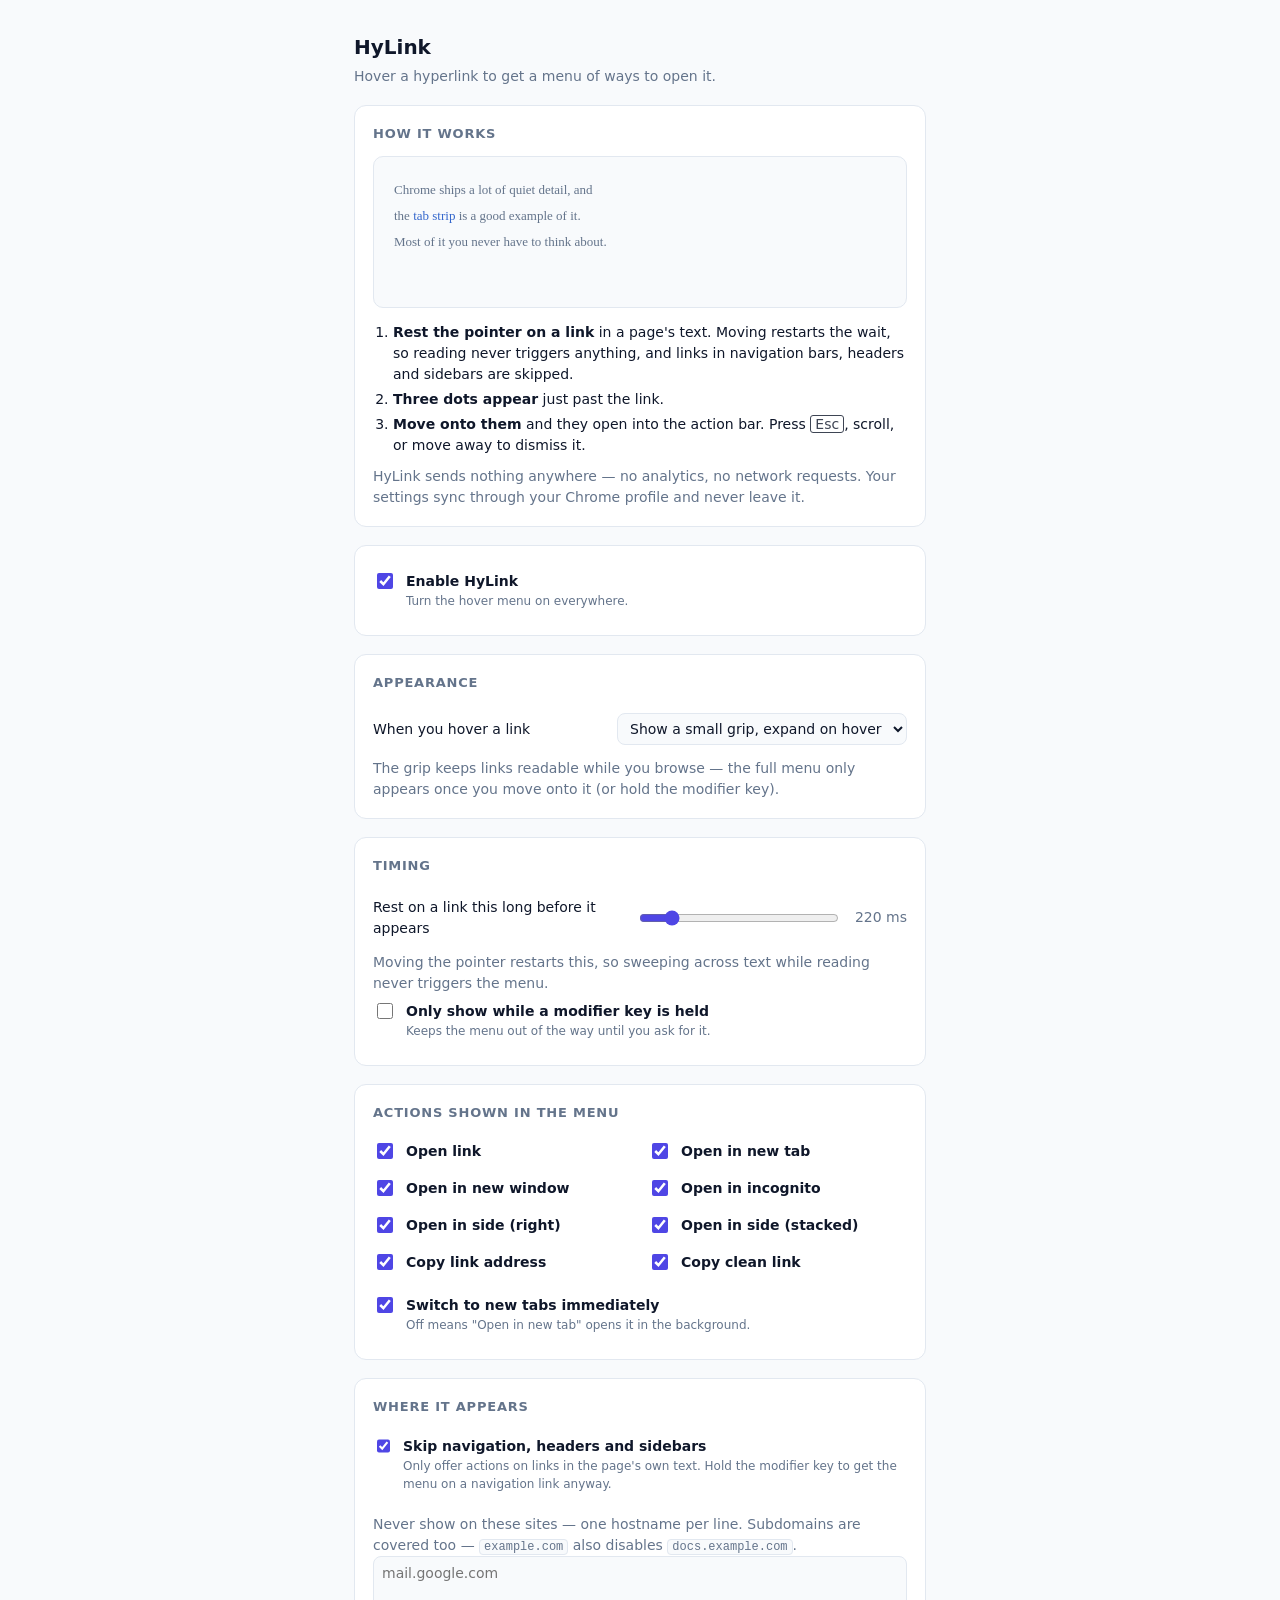
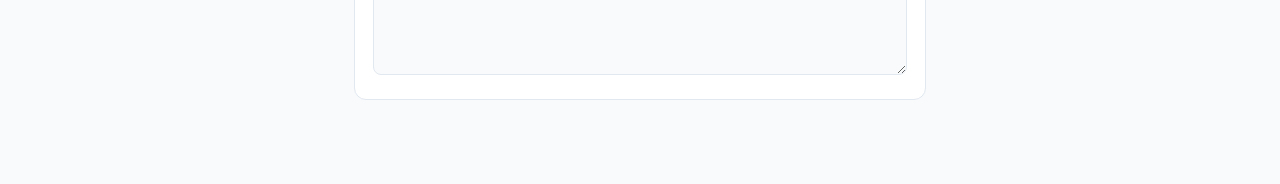
==== ui/options.html @ 24d652d4 "HyLink 1.7.0 — hover link menu for Chrome A hover menu on hyperlinks with eight ways to open or copy" ====
<!doctype html>
<meta charset="utf-8">
<title>HyLink options</title>
<link rel="stylesheet" href="ui.css">
<main class="wrap">
  <header>
    <h1>HyLink</h1>
    <p class="sub">Hover a hyperlink to get a menu of ways to open it.</p>
  </header>

  <section class="intro">
    <h2>How it works</h2>
    <figure class="demo" aria-label="Animation: the pointer rests on a link, three dots
      appear beside it, and moving onto them opens the action bar.">
      <div class="stage">
        <p class="page-line">Chrome ships a lot of quiet detail, and</p>
        <p class="page-line">the <span class="page-link">tab strip<!--
          --><span class="grip"><i></i><i></i><i></i></span><!--
          --><span class="bar" id="demoBar"></span><!--
          --><svg class="cursor" viewBox="0 0 12 18" width="12" height="18" aria-hidden="true"
            ><path d="M1 1l9.5 8.2-4.4.5 2.4 5.1-2.2 1-2.4-5.1-2.9 3.3z"/></svg><!--
        --></span> is a good example of it.</p>
        <p class="page-line short">Most of it you never have to think about.</p>
      </div>
    </figure>
    <ol class="steps">
      <li><strong>Rest the pointer on a link</strong> in a page's text. Moving restarts
        the wait, so reading never triggers anything, and links in navigation bars,
        headers and sidebars are skipped.</li>
      <li><strong>Three dots appear</strong> just past the link.</li>
      <li><strong>Move onto them</strong> and they open into the action bar. Press
        <kbd>Esc</kbd>, scroll, or move away to dismiss it.</li>
    </ol>
    <p class="sub">HyLink sends nothing anywhere — no analytics, no network requests.
      Your settings sync through your Chrome profile and never leave it.</p>
  </section>

  <section>
    <label class="switch">
      <input type="checkbox" id="enabled">
      <span><strong>Enable HyLink</strong><em>Turn the hover menu on everywhere.</em></span>
    </label>
  </section>

  <section>
    <h2>Appearance</h2>
    <label class="field">
      <span>When you hover a link</span>
      <select id="expandMode">
        <option value="handle">Show a small grip, expand on hover</option>
        <option value="immediate">Show the full menu right away</option>
      </select>
    </label>
    <p class="sub">The grip keeps links readable while you browse — the full menu
      only appears once you move onto it (or hold the modifier key).</p>
  </section>

  <section>
    <h2>Timing</h2>
    <label class="field">
      <span>Rest on a link this long before it appears</span>
      <span class="range">
        <input type="range" id="hoverDelay" min="0" max="1500" step="50">
        <output id="hoverDelayOut"></output>
      </span>
    </label>
    <p class="sub">Moving the pointer restarts this, so sweeping across text while
      reading never triggers the menu.</p>
    <label class="switch">
      <input type="checkbox" id="requireModifier">
      <span><strong>Only show while a modifier key is held</strong>
        <em>Keeps the menu out of the way until you ask for it.</em></span>
    </label>
    <label class="field" id="modifierField">
      <span>Modifier key</span>
      <select id="modifier">
        <option value="alt">Alt / Option</option>
        <option value="ctrl">Control</option>
        <option value="shift">Shift</option>
        <option value="meta">Command / Windows</option>
      </select>
    </label>
  </section>

  <section>
    <h2>Actions shown in the menu</h2>
    <div id="actions" class="actions"></div>
    <label class="switch">
      <input type="checkbox" id="newTabActive">
      <span><strong>Switch to new tabs immediately</strong>
        <em>Off means "Open in new tab" opens it in the background.</em></span>
    </label>
  </section>

  <section>
    <h2>Where it appears</h2>
    <label class="switch">
      <input type="checkbox" id="skipNavigation">
      <span><strong>Skip navigation, headers and sidebars</strong>
        <em>Only offer actions on links in the page's own text. Hold the modifier
          key to get the menu on a navigation link anyway.</em></span>
    </label>
    <p class="sub" style="margin-top:14px">Never show on these sites — one hostname per line. Subdomains are covered too — <code>example.com</code>
      also disables <code>docs.example.com</code>.</p>
    <textarea id="disabledSites" rows="5" spellcheck="false" placeholder="mail.google.com"></textarea>
  </section>

  <footer><span id="status" class="status"></span></footer>
</main>
<script src="../src/settings.js"></script>
<script src="../src/icons.js"></script>
<script src="options.js"></script>
---- ui/ui.css ----
:root {
  color-scheme: light dark;
  --bg: #f8fafc;
  --card: #ffffff;
  --ink: #0f172a;
  --muted: #64748b;
  --line: #e2e8f0;
  --accent: #4f46e5;
}
@media (prefers-color-scheme: dark) {
  :root { --bg: #0f172a; --card: #1e293b; --ink: #e2e8f0; --muted: #94a3b8; --line: #334155; --accent: #a5b4fc; }
}
* { box-sizing: border-box; }
body {
  margin: 0;
  background: var(--bg);
  color: var(--ink);
  font: 14px/1.5 -apple-system, BlinkMacSystemFont, "Segoe UI", system-ui, sans-serif;
}
.wrap { max-width: 620px; margin: 0 auto; padding: 32px 24px 48px; }
h1 { font-size: 20px; margin: 0; }
h2 { font-size: 13px; text-transform: uppercase; letter-spacing: .06em; color: var(--muted); margin: 0 0 12px; }
.sub { color: var(--muted); margin: 4px 0 0; }
section {
  background: var(--card);
  border: 1px solid var(--line);
  border-radius: 12px;
  padding: 18px;
  margin-top: 18px;
}
.switch { display: flex; gap: 10px; align-items: flex-start; padding: 7px 0; cursor: pointer; }
.switch input { margin-top: 2px; accent-color: var(--accent); width: 16px; height: 16px; }
.switch span { display: flex; flex-direction: column; }
.switch em { font-style: normal; color: var(--muted); font-size: 12px; }
.field { display: flex; align-items: center; justify-content: space-between; gap: 16px; padding: 9px 0; }
.field.hidden { display: none; }
.range { display: flex; align-items: center; gap: 10px; }
.range output { min-width: 56px; text-align: right; color: var(--muted); font-variant-numeric: tabular-nums; }
input[type="range"] { accent-color: var(--accent); width: 200px; }
select, textarea {
  font: inherit;
  color: inherit;
  background: var(--bg);
  border: 1px solid var(--line);
  border-radius: 8px;
  padding: 6px 8px;
}
textarea { width: 100%; resize: vertical; }
.actions { display: grid; grid-template-columns: 1fr 1fr; gap: 2px 16px; margin-bottom: 8px; }
footer { margin-top: 16px; min-height: 20px; }
.status { color: var(--accent); font-size: 12px; opacity: 0; transition: opacity .15s; }
.status.show { opacity: 1; }
code { background: var(--bg); border: 1px solid var(--line); border-radius: 4px; padding: 0 4px; font-size: 12px; }

.popup { width: 260px; padding: 14px 16px 16px; }
.popup h1 { font-size: 15px; margin-bottom: 8px; }
.link-btn {
  all: unset;
  margin-top: 10px;
  color: var(--accent);
  cursor: pointer;
  font-size: 13px;
}
.link-btn:hover { text-decoration: underline; }

/* ------------------------------------------------- first-run explainer + demo */

.intro .steps { margin: 0 0 10px; padding-left: 20px; }
.intro .steps li { margin: 4px 0; }
.intro kbd { font: inherit; border: 1px solid currentColor; border-radius: 3px;
  padding: 0 4px; opacity: .8; }

/* The demo is drawn, not recorded: a few hundred bytes of CSS instead of a GIF, so it
   stays crisp on any display, follows the colour scheme, and can't go stale when the
   menu changes — the icons in it are the real ones, injected from src/icons.js.

   Everything is positioned against the link itself rather than against fixed pixel
   offsets, so it stays aligned whatever the font renders at, and every keyframe list
   runs on the same 8s clock so the percentages line up. */
.demo {
  margin: 0 0 14px;
  border: 1px solid var(--line);
  border-radius: 10px;
  background: var(--bg);
  overflow: hidden;
}
.stage {
  position: relative;
  height: 150px;
  padding: 20px;
  font: 13px/2 Georgia, "Times New Roman", serif;
  user-select: none;
}
/* Muted through colour, not opacity: opacity would dim the menu drawn inside it. */
.page-line { margin: 0; color: var(--muted); }
.page-line.short { width: 74%; }
.page-link {
  position: relative;
  white-space: nowrap;
  color: #3366cc;
  animation: demo-link 8s linear infinite;
}
@media (prefers-color-scheme: dark) { .page-link { color: #7aa2f7; } }
@keyframes demo-link {
  0%, 9% { text-decoration: none; }
  10%, 92% { text-decoration: underline; }
  93%, 100% { text-decoration: none; }
}

/* Stage 1 — the grip, the same shape the extension draws. */
.page-link .grip {
  position: absolute; left: calc(100% + 3px); top: 50%;
  display: flex; align-items: center; justify-content: center; gap: 2.5px;
  width: 22px; height: 15px;
  border-radius: 999px;
  background: rgba(255, 255, 255, .62);
  border: 1px solid rgba(79, 70, 229, .3);
  box-shadow: 0 1px 3px rgba(15, 23, 42, .14);
  opacity: 0;
  animation: demo-grip 8s ease-out infinite;
}
.page-link .grip i { width: 3px; height: 3px; border-radius: 50%; background: #4f46e5; }
@media (prefers-color-scheme: dark) {
  .page-link .grip {
    background: rgba(15, 23, 42, .66);
    border-color: rgba(165, 180, 252, .42);
    box-shadow: 0 1px 3px rgba(0, 0, 0, .45);
  }
  .page-link .grip i { background: #a5b4fc; }
}
/* Transform and opacity only. A colour change here would need an implicit keyframe at
   0%, which interpolates across the whole first half and turns the capsule into a
   coloured blob long before the pointer arrives. */
@keyframes demo-grip {
  0%, 19%   { opacity: 0; transform: translateY(-50%) scale(.55); }
  22%, 36%  { opacity: 1; transform: translateY(-50%) scale(1); }
  40%       { opacity: 1; transform: translateY(-50%) scale(1.12); }
  43%, 100% { opacity: 0; transform: translateY(-50%) scale(1.12); }
}

/* Stage 2 — the action bar. */
.page-link .bar {
  position: absolute; left: calc(100% + 3px); top: -6px;
  display: block;
  padding: 4px 4px 2px;
  border-radius: 10px;
  background: var(--card);
  border: 1px solid var(--line);
  box-shadow: 0 6px 22px rgba(15, 23, 42, .16);
  opacity: 0;
  transform-origin: 0 40%;
  animation: demo-bar 8s ease-out infinite;
}
@keyframes demo-bar {
  0%, 40%   { opacity: 0; transform: scale(.6); }
  45%, 88%  { opacity: 1; transform: scale(1); }
  93%, 100% { opacity: 0; transform: scale(1); }
}
.demo-row { display: flex; gap: 2px; }
.demo-btn {
  width: 26px; height: 24px;
  display: flex; align-items: center; justify-content: center;
  border-radius: 6px;
  color: var(--muted);
}
.demo-btn svg :not(.fill) { fill: none; stroke: currentColor; stroke-width: 1.4;
  stroke-linecap: round; stroke-linejoin: round; }
.demo-btn svg .fill { fill: currentColor; stroke: none; opacity: .28; }
.demo-btn.on { background: rgba(79, 70, 229, .12); color: var(--accent); }
.demo-cap {
  font: 11px/1.5 -apple-system, BlinkMacSystemFont, system-ui, sans-serif;
  color: var(--muted); margin: 3px 4px 1px;
}

/* The pointer. `left`/`top` rather than a transform, so the stops can be expressed
   relative to the link ("just past its end") instead of in absolute pixels. */
.page-link .cursor {
  position: absolute; left: -70px; top: 44px;
  fill: var(--ink);
  stroke: var(--card);
  stroke-width: 1.2;
  filter: drop-shadow(0 1px 2px rgba(15, 23, 42, .3));
  animation: demo-cursor 8s ease-in-out infinite;
}
@keyframes demo-cursor {
  0%        { left: -70px; top: 44px; opacity: 0; }
  4%        { opacity: 1; }
  /* Arrives on the link and settles — nothing happens until it stops. */
  12%, 30%  { left: 14px; top: 8px; opacity: 1; }
  /* Then moves onto the grip, which is what opens the bar. */
  38%, 88%  { left: calc(100% + 8px); top: 6px; opacity: 1; }
  96%, 100% { left: -70px; top: 44px; opacity: 0; }
}

/* Reduced motion gets the last frame as a still: the bar open, nothing moving. */
@media (prefers-reduced-motion: reduce) {
  .page-link, .page-link .grip, .page-link .bar, .page-link .cursor { animation: none; }
  .page-link { text-decoration: underline; }
  .page-link .grip { opacity: 0; }
  .page-link .bar { opacity: 1; transform: scale(1); }
  .page-link .cursor { left: calc(100% + 8px); top: 6px; opacity: 1; }
}
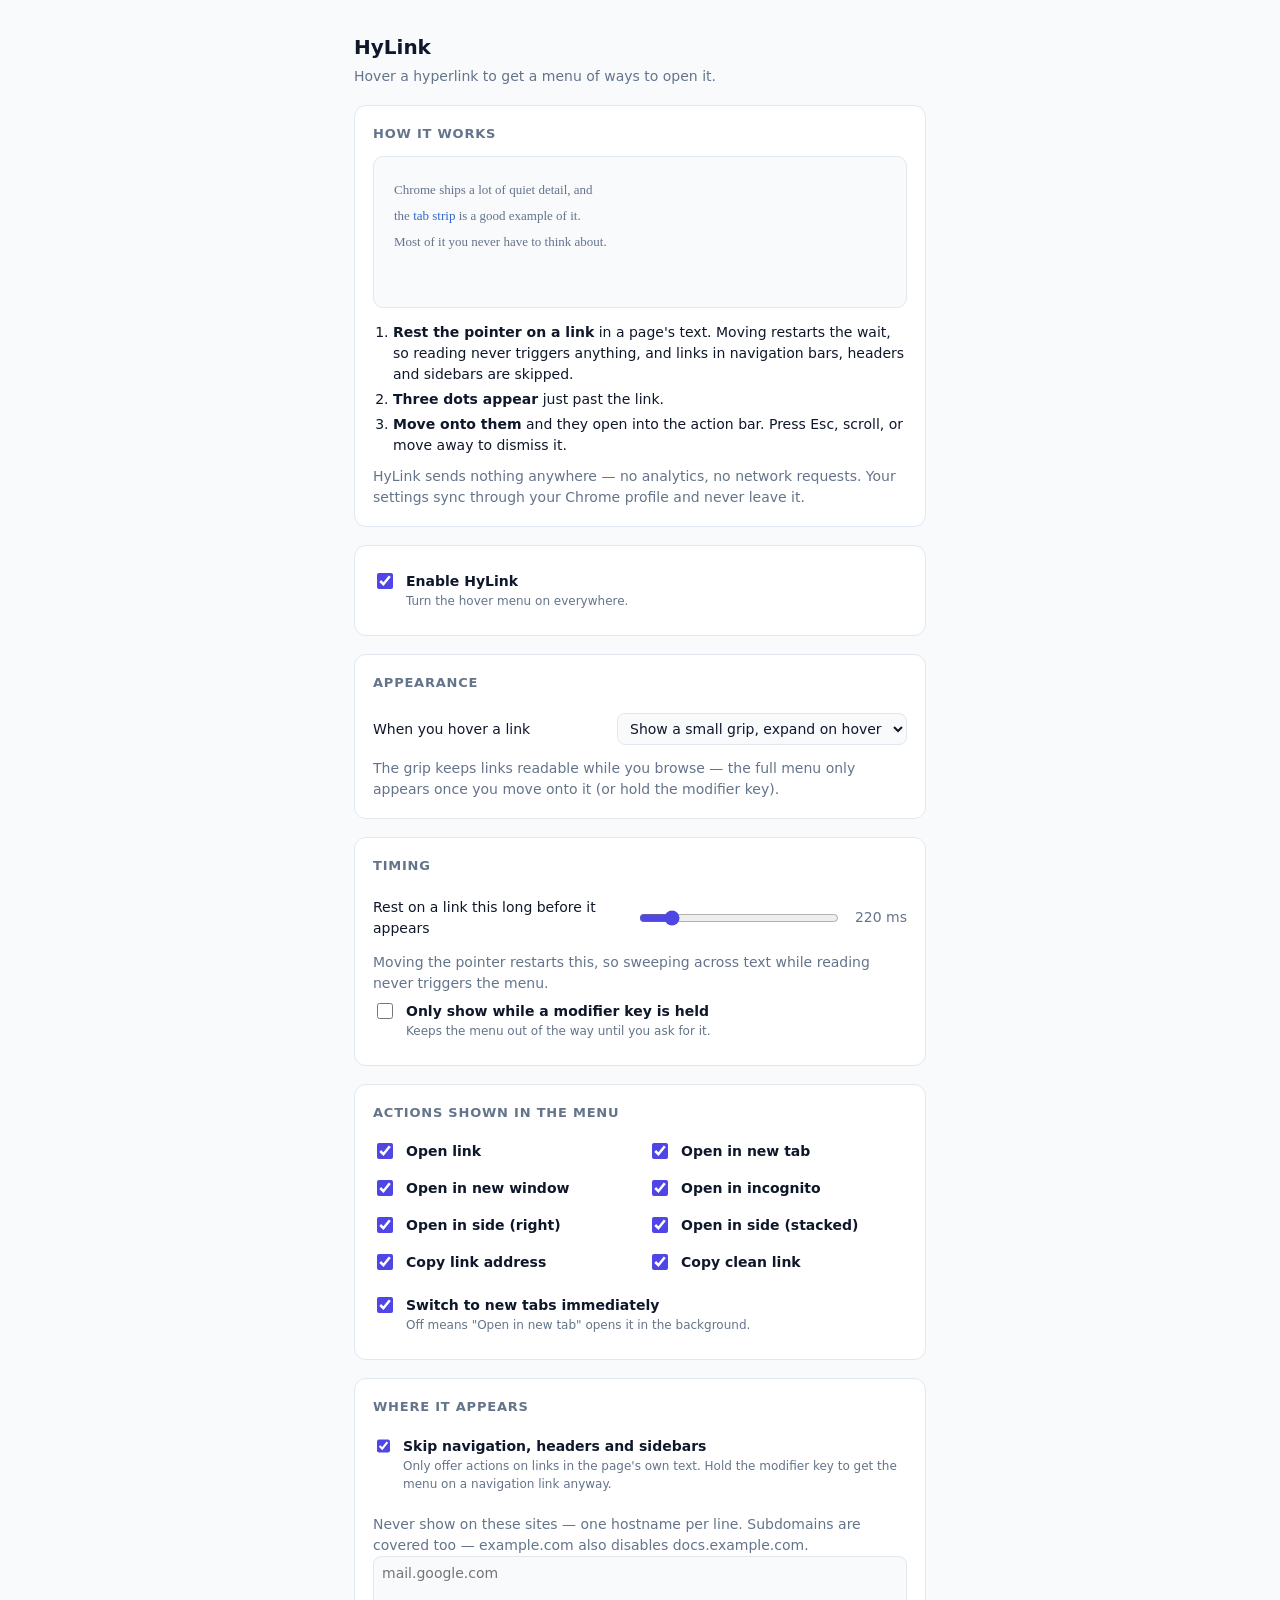
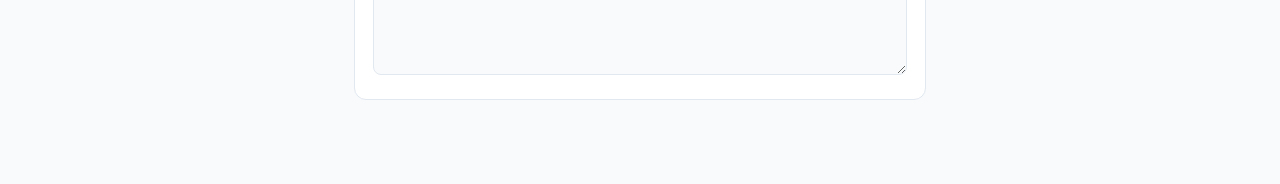
==== commit 98b151de: "Translate the UI into ten languages _locales for en, es, pt_BR, ru, hi, fr, de, ja, id and tr, cover" ====
--- a/ui/options.html
+++ b/ui/options.html
@@ -1,107 +1,109 @@
 <!doctype html>
 <meta charset="utf-8">
-<title>HyLink options</title>
+<title data-i18n-title="optTitle">HyLink options</title>
 <link rel="stylesheet" href="ui.css">
 <main class="wrap">
   <header>
     <h1>HyLink</h1>
-    <p class="sub">Hover a hyperlink to get a menu of ways to open it.</p>
+    <p class="sub" data-i18n="optTagline">Hover a hyperlink to get a menu of ways to open it.</p>
   </header>
 
   <section class="intro">
-    <h2>How it works</h2>
+    <h2 data-i18n="optHowItWorks">How it works</h2>
     <figure class="demo" aria-label="Animation: the pointer rests on a link, three dots
       appear beside it, and moving onto them opens the action bar.">
       <div class="stage">
-        <p class="page-line">Chrome ships a lot of quiet detail, and</p>
+        <p class="page-line" data-i18n="optDemoLine1">Chrome ships a lot of quiet detail, and</p>
         <p class="page-line">the <span class="page-link">tab strip<!--
           --><span class="grip"><i></i><i></i><i></i></span><!--
           --><span class="bar" id="demoBar"></span><!--
           --><svg class="cursor" viewBox="0 0 12 18" width="12" height="18" aria-hidden="true"
             ><path d="M1 1l9.5 8.2-4.4.5 2.4 5.1-2.2 1-2.4-5.1-2.9 3.3z"/></svg><!--
         --></span> is a good example of it.</p>
-        <p class="page-line short">Most of it you never have to think about.</p>
+        <p class="page-line short" data-i18n="optDemoLine3">Most of it you never have to think about.</p>
       </div>
     </figure>
     <ol class="steps">
-      <li><strong>Rest the pointer on a link</strong> in a page's text. Moving restarts
+      <li><strong data-i18n="optStep1Lead">Rest the pointer on a link</strong> <span data-i18n="optStep1Body">in a page's text. Moving restarts
         the wait, so reading never triggers anything, and links in navigation bars,
-        headers and sidebars are skipped.</li>
-      <li><strong>Three dots appear</strong> just past the link.</li>
-      <li><strong>Move onto them</strong> and they open into the action bar. Press
-        <kbd>Esc</kbd>, scroll, or move away to dismiss it.</li>
+        headers and sidebars are skipped.</span></li>
+      <li><strong data-i18n="optStep2Lead">Three dots appear</strong> <span data-i18n="optStep2Body">just past the link.</span></li>
+      <li><strong data-i18n="optStep3Lead">Move onto them</strong> <span data-i18n="optStep3Body">and
+        they open into the action bar. Press Esc, scroll, or move away to dismiss
+        it.</span></li>
     </ol>
-    <p class="sub">HyLink sends nothing anywhere — no analytics, no network requests.
+    <p class="sub" data-i18n="optNoNetwork">HyLink sends nothing anywhere — no analytics, no network requests.
       Your settings sync through your Chrome profile and never leave it.</p>
   </section>
 
   <section>
     <label class="switch">
       <input type="checkbox" id="enabled">
-      <span><strong>Enable HyLink</strong><em>Turn the hover menu on everywhere.</em></span>
+      <span><strong data-i18n="optEnable">Enable HyLink</strong><em data-i18n="optEnableHint">Turn the hover menu on everywhere.</em></span>
     </label>
   </section>
 
   <section>
-    <h2>Appearance</h2>
+    <h2 data-i18n="optAppearance">Appearance</h2>
     <label class="field">
-      <span>When you hover a link</span>
+      <span data-i18n="optOnHover">When you hover a link</span>
       <select id="expandMode">
-        <option value="handle">Show a small grip, expand on hover</option>
-        <option value="immediate">Show the full menu right away</option>
+        <option value="handle" data-i18n="optModeHandle">Show a small grip, expand on hover</option>
+        <option value="immediate" data-i18n="optModeImmediate">Show the full menu right away</option>
       </select>
     </label>
-    <p class="sub">The grip keeps links readable while you browse — the full menu
+    <p class="sub" data-i18n="optModeHint">The grip keeps links readable while you browse — the full menu
       only appears once you move onto it (or hold the modifier key).</p>
   </section>
 
   <section>
-    <h2>Timing</h2>
+    <h2 data-i18n="optTiming">Timing</h2>
     <label class="field">
-      <span>Rest on a link this long before it appears</span>
+      <span data-i18n="optDelay">Rest on a link this long before it appears</span>
       <span class="range">
         <input type="range" id="hoverDelay" min="0" max="1500" step="50">
         <output id="hoverDelayOut"></output>
       </span>
     </label>
-    <p class="sub">Moving the pointer restarts this, so sweeping across text while
+    <p class="sub" data-i18n="optDelayHint">Moving the pointer restarts this, so sweeping across text while
       reading never triggers the menu.</p>
     <label class="switch">
       <input type="checkbox" id="requireModifier">
-      <span><strong>Only show while a modifier key is held</strong>
-        <em>Keeps the menu out of the way until you ask for it.</em></span>
+      <span><strong data-i18n="optRequireModifier">Only show while a modifier key is held</strong>
+        <em data-i18n="optRequireModifierHint">Keeps the menu out of the way until you ask for it.</em></span>
     </label>
     <label class="field" id="modifierField">
-      <span>Modifier key</span>
+      <span data-i18n="optModifier">Modifier key</span>
       <select id="modifier">
-        <option value="alt">Alt / Option</option>
-        <option value="ctrl">Control</option>
-        <option value="shift">Shift</option>
-        <option value="meta">Command / Windows</option>
+        <option value="alt" data-i18n="optModifierAlt">Alt / Option</option>
+        <option value="ctrl" data-i18n="optModifierCtrl">Control</option>
+        <option value="shift" data-i18n="optModifierShift">Shift</option>
+        <option value="meta" data-i18n="optModifierMeta">Command / Windows</option>
       </select>
     </label>
   </section>
 
   <section>
-    <h2>Actions shown in the menu</h2>
+    <h2 data-i18n="optActions">Actions shown in the menu</h2>
     <div id="actions" class="actions"></div>
     <label class="switch">
       <input type="checkbox" id="newTabActive">
-      <span><strong>Switch to new tabs immediately</strong>
-        <em>Off means "Open in new tab" opens it in the background.</em></span>
+      <span><strong data-i18n="optNewTabActive">Switch to new tabs immediately</strong>
+        <em data-i18n="optNewTabActiveHint">Off means "Open in new tab" opens it in the background.</em></span>
     </label>
   </section>
 
   <section>
-    <h2>Where it appears</h2>
+    <h2 data-i18n="optWhere">Where it appears</h2>
     <label class="switch">
       <input type="checkbox" id="skipNavigation">
-      <span><strong>Skip navigation, headers and sidebars</strong>
-        <em>Only offer actions on links in the page's own text. Hold the modifier
+      <span><strong data-i18n="optSkipNav">Skip navigation, headers and sidebars</strong>
+        <em data-i18n="optSkipNavHint">Only offer actions on links in the page's own text. Hold the modifier
           key to get the menu on a navigation link anyway.</em></span>
     </label>
-    <p class="sub" style="margin-top:14px">Never show on these sites — one hostname per line. Subdomains are covered too — <code>example.com</code>
-      also disables <code>docs.example.com</code>.</p>
+    <p class="sub" style="margin-top:14px"><span data-i18n="optSites">Never show on these sites — one hostname
+      per line. Subdomains are covered too —</span> <span data-i18n="optSitesExample">example.com also
+      disables docs.example.com.</span></p>
     <textarea id="disabledSites" rows="5" spellcheck="false" placeholder="mail.google.com"></textarea>
   </section>
 
@@ -109,4 +111,5 @@
 </main>
 <script src="../src/settings.js"></script>
 <script src="../src/icons.js"></script>
+<script src="i18n.js"></script>
 <script src="options.js"></script>
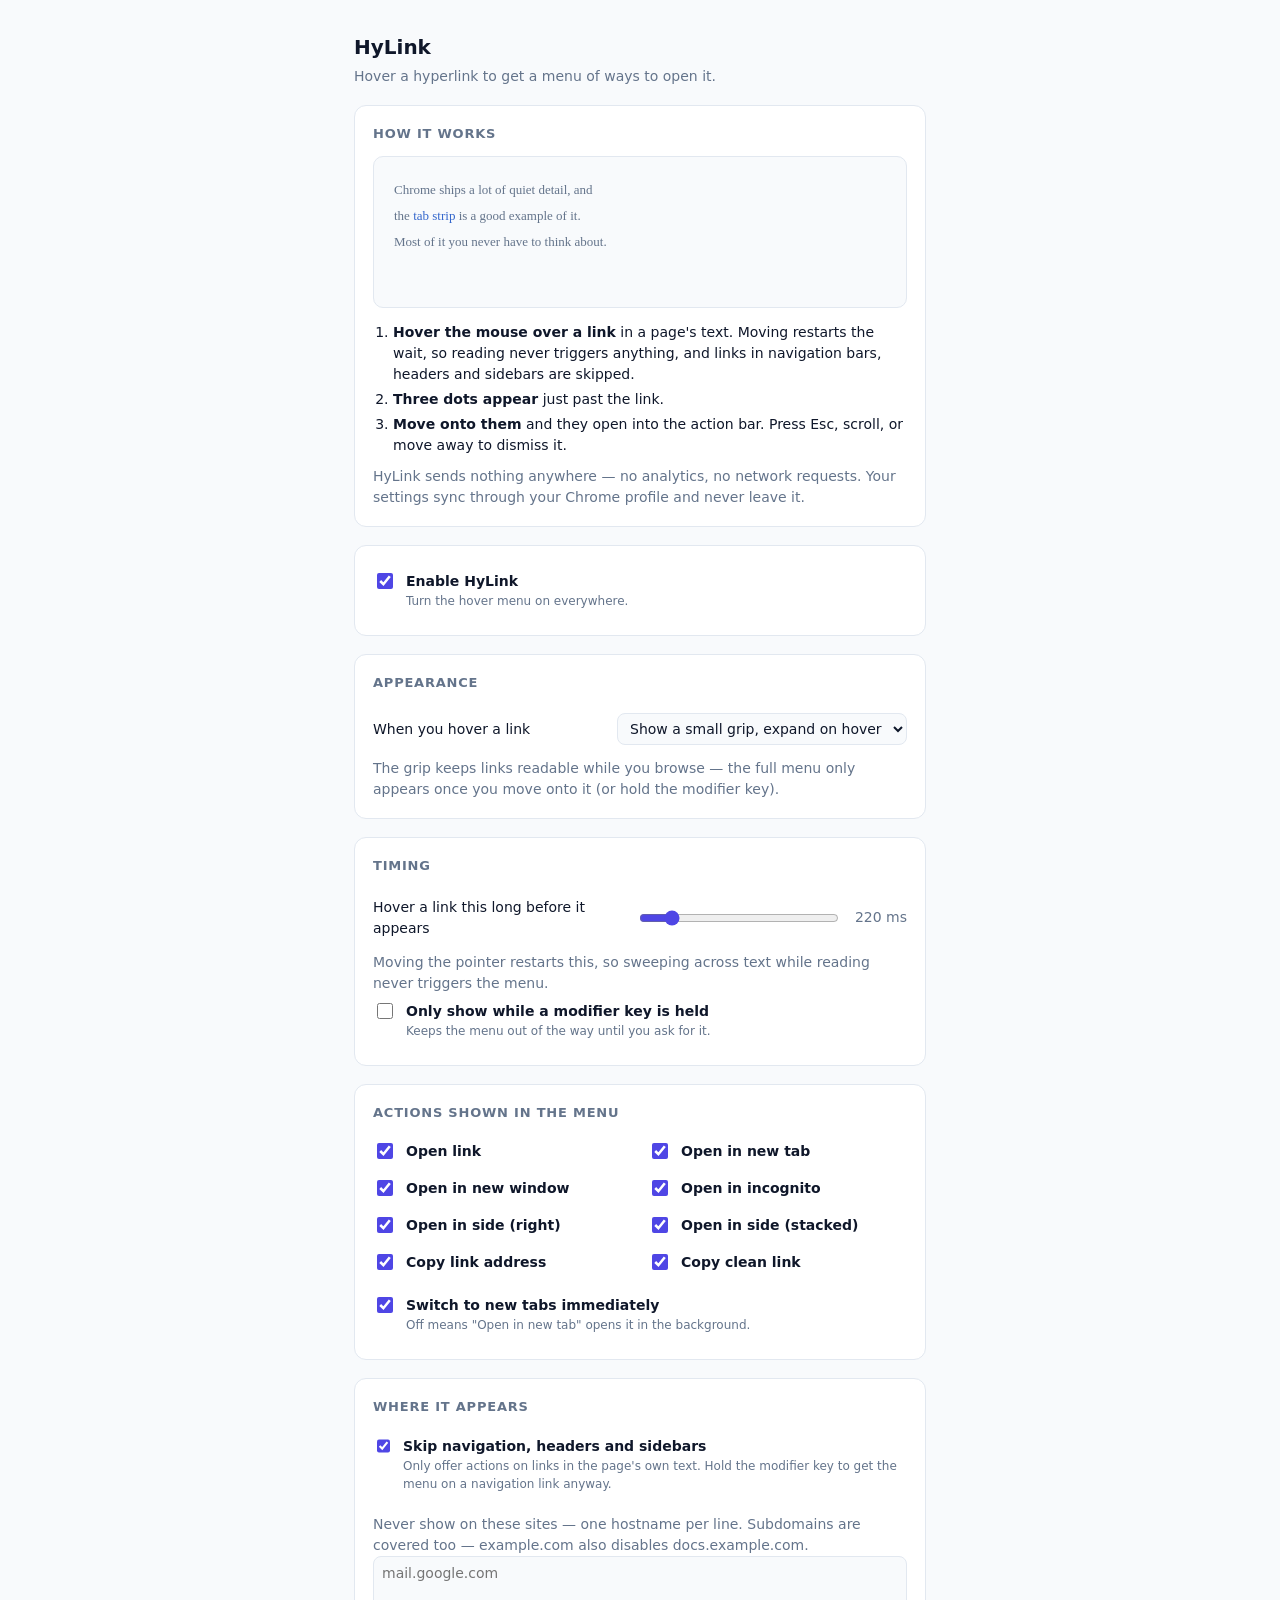
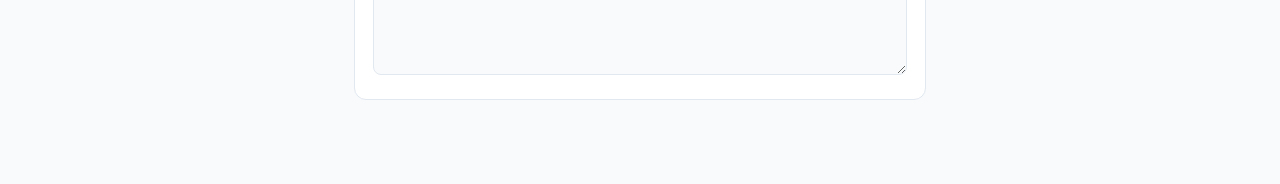
==== commit f3063432: "Say hover, the word the web already uses The options page said "Rest the pointer on a link", and the" ====
--- a/ui/options.html
+++ b/ui/options.html
@@ -24,7 +24,7 @@
       </div>
     </figure>
     <ol class="steps">
-      <li><strong data-i18n="optStep1Lead">Rest the pointer on a link</strong> <span data-i18n="optStep1Body">in a page's text. Moving restarts
+      <li><strong data-i18n="optStep1Lead">Hover the mouse over a link</strong> <span data-i18n="optStep1Body">in a page's text. Moving restarts
         the wait, so reading never triggers anything, and links in navigation bars,
         headers and sidebars are skipped.</span></li>
       <li><strong data-i18n="optStep2Lead">Three dots appear</strong> <span data-i18n="optStep2Body">just past the link.</span></li>
@@ -59,7 +59,7 @@
   <section>
     <h2 data-i18n="optTiming">Timing</h2>
     <label class="field">
-      <span data-i18n="optDelay">Rest on a link this long before it appears</span>
+      <span data-i18n="optDelay">Hover a link this long before it appears</span>
       <span class="range">
         <input type="range" id="hoverDelay" min="0" max="1500" step="50">
         <output id="hoverDelayOut"></output>
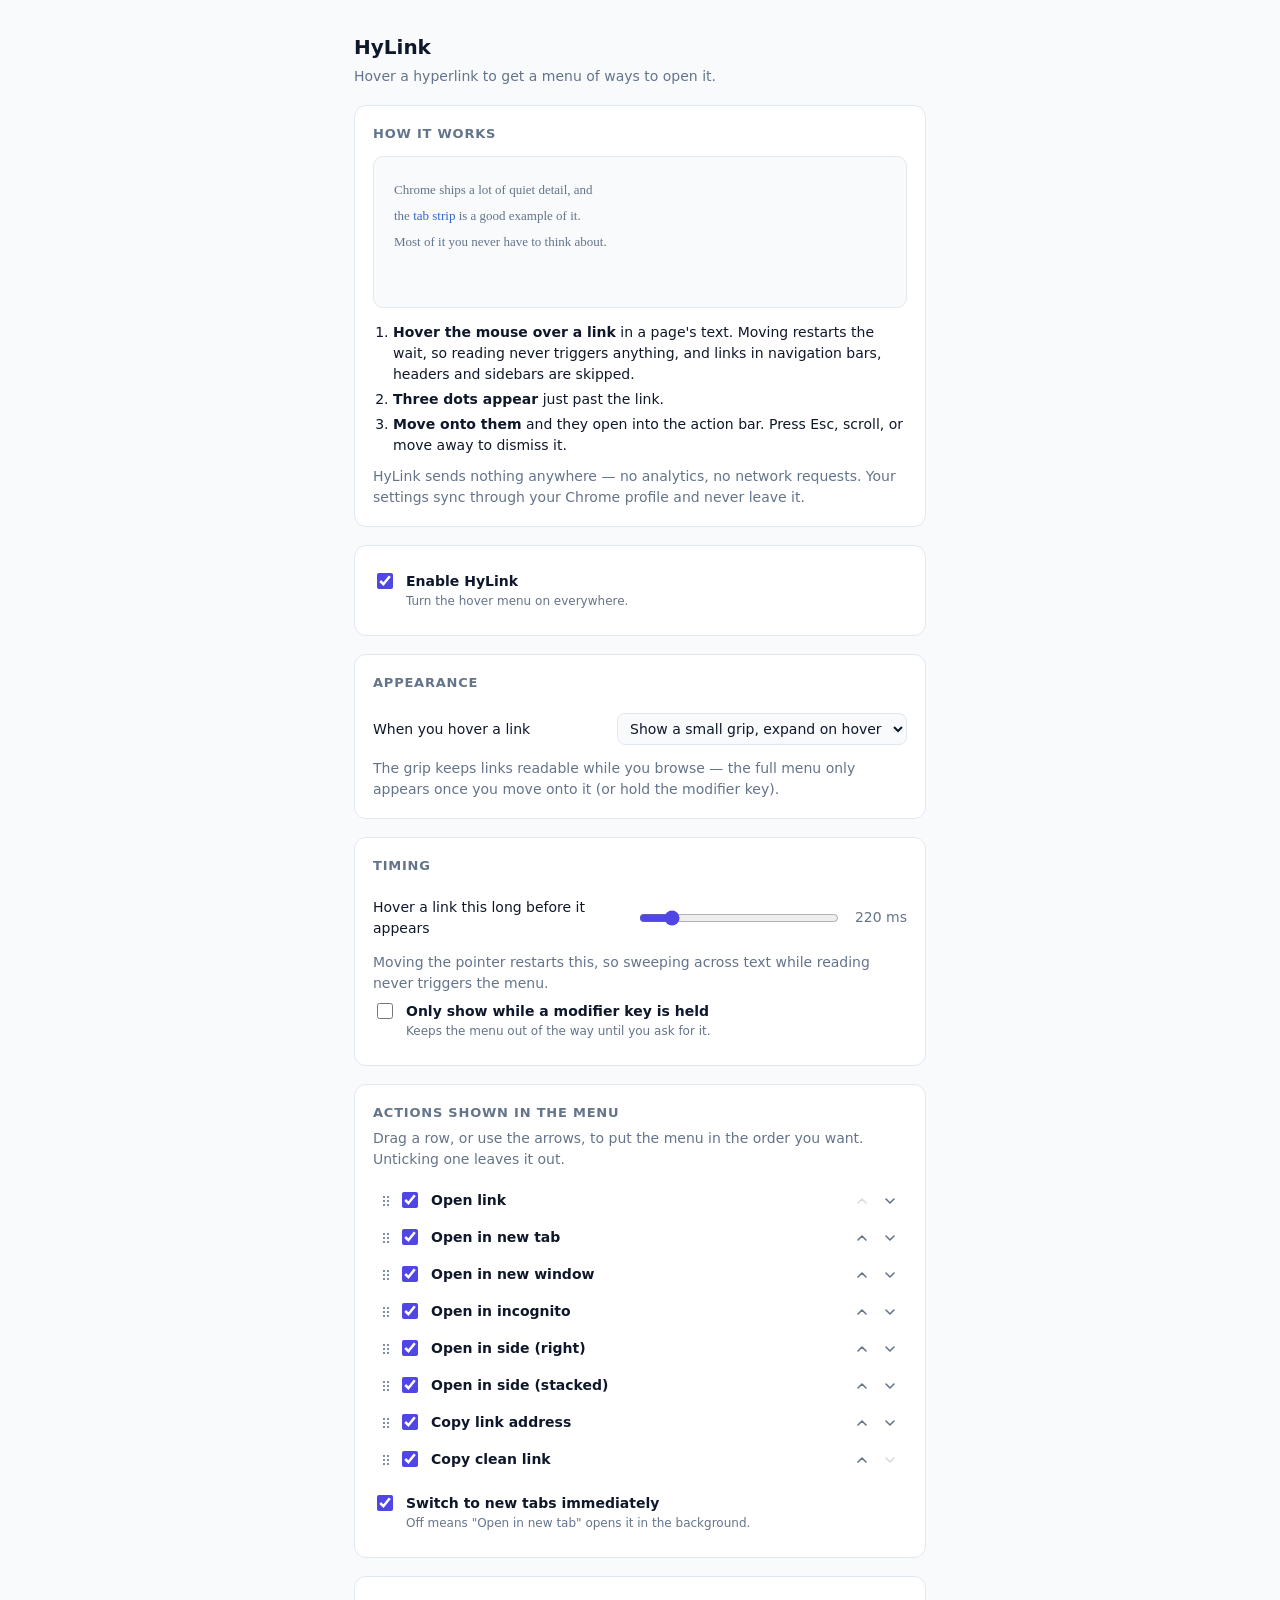
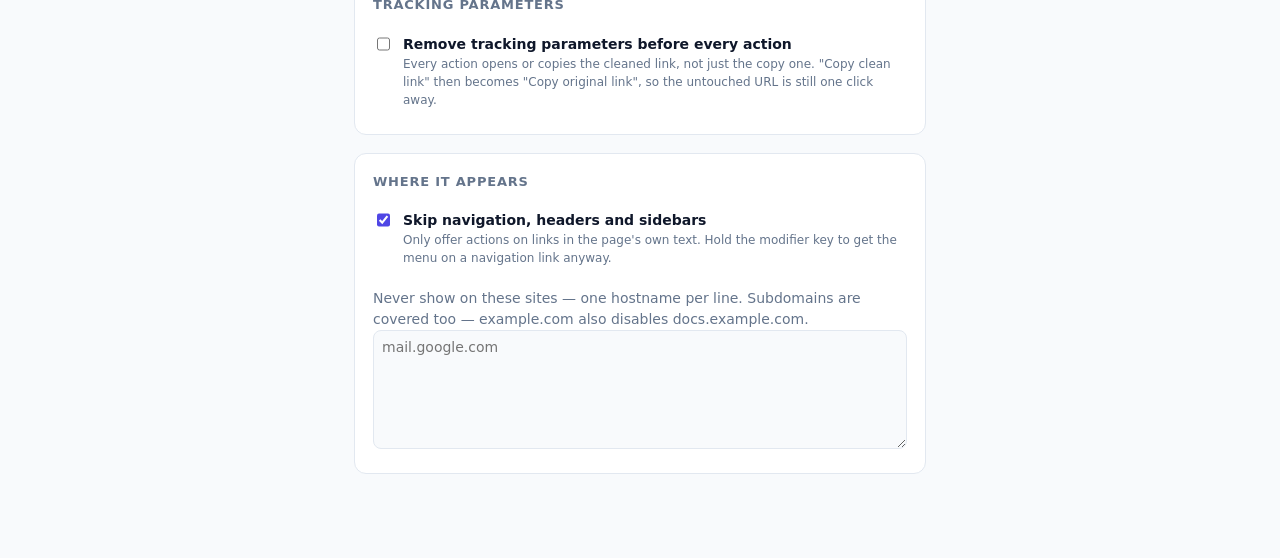
==== commit 7ed77db2: "HyLink 1.9.0 Two settings the menu didn't have: the order of its actions, and cleaning as a policy r" ====
--- a/ui/options.html
+++ b/ui/options.html
@@ -10,7 +10,7 @@
 
   <section class="intro">
     <h2 data-i18n="optHowItWorks">How it works</h2>
-    <figure class="demo" aria-label="Animation: the pointer rests on a link, three dots
+    <figure class="demo" aria-label="Animation: the mouse hovers over a link, three dots
       appear beside it, and moving onto them opens the action bar.">
       <div class="stage">
         <p class="page-line" data-i18n="optDemoLine1">Chrome ships a lot of quiet detail, and</p>
@@ -85,11 +85,24 @@
 
   <section>
     <h2 data-i18n="optActions">Actions shown in the menu</h2>
+    <p class="sub hint" data-i18n="optActionsHint">Drag a row, or use the arrows, to put the
+      menu in the order you want. Unticking one leaves it out.</p>
     <div id="actions" class="actions"></div>
     <label class="switch">
       <input type="checkbox" id="newTabActive">
       <span><strong data-i18n="optNewTabActive">Switch to new tabs immediately</strong>
         <em data-i18n="optNewTabActiveHint">Off means "Open in new tab" opens it in the background.</em></span>
+    </label>
+  </section>
+
+  <section>
+    <h2 data-i18n="optCleaning">Tracking parameters</h2>
+    <label class="switch">
+      <input type="checkbox" id="cleanBeforeAction">
+      <span><strong data-i18n="optCleanFirst">Remove tracking parameters before every action</strong>
+        <em data-i18n="optCleanFirstHint">Every action opens or copies the cleaned link, not just
+          the copy one. "Copy clean link" then becomes "Copy original link", so the untouched
+          URL is still one click away.</em></span>
     </label>
   </section>
 
--- a/ui/ui.css
+++ b/ui/ui.css
@@ -46,7 +46,38 @@
   padding: 6px 8px;
 }
 textarea { width: 100%; resize: vertical; }
-.actions { display: grid; grid-template-columns: 1fr 1fr; gap: 2px 16px; margin-bottom: 8px; }
+/* One column, not two: the list is now ordered, and a two-column grid would make
+   "next in the menu" mean "below" in one place and "to the right" in another. */
+.actions { margin-bottom: 8px; }
+.hint { margin: -6px 0 12px; }
+.action-row {
+  display: flex;
+  align-items: center;
+  gap: 4px;
+  border: 1px solid transparent;
+  border-radius: 8px;
+  padding: 0 4px;
+}
+.action-row:hover { background: var(--bg); }
+.action-row .switch { flex: 1; }
+.action-row .grip { color: var(--muted); cursor: grab; flex: none; }
+.action-row .grip .fill { fill: currentColor; }
+.action-row.dragging { opacity: .5; border-color: var(--accent); background: var(--bg); }
+.nudge {
+  all: unset;
+  flex: none;
+  width: 24px; height: 24px;
+  display: flex; align-items: center; justify-content: center;
+  border-radius: 6px;
+  color: var(--muted);
+  cursor: pointer;
+}
+.nudge svg { fill: none; stroke: currentColor; stroke-width: 1.6;
+  stroke-linecap: round; stroke-linejoin: round; }
+.nudge:hover { background: var(--card); color: var(--accent); }
+.nudge:focus-visible { outline: 2px solid var(--accent); outline-offset: -2px; }
+/* Kept in place rather than hidden, so the arrows don't shuffle under the pointer. */
+.nudge:disabled { opacity: .25; cursor: default; background: none; color: var(--muted); }
 footer { margin-top: 16px; min-height: 20px; }
 .status { color: var(--accent); font-size: 12px; opacity: 0; transition: opacity .15s; }
 .status.show { opacity: 1; }
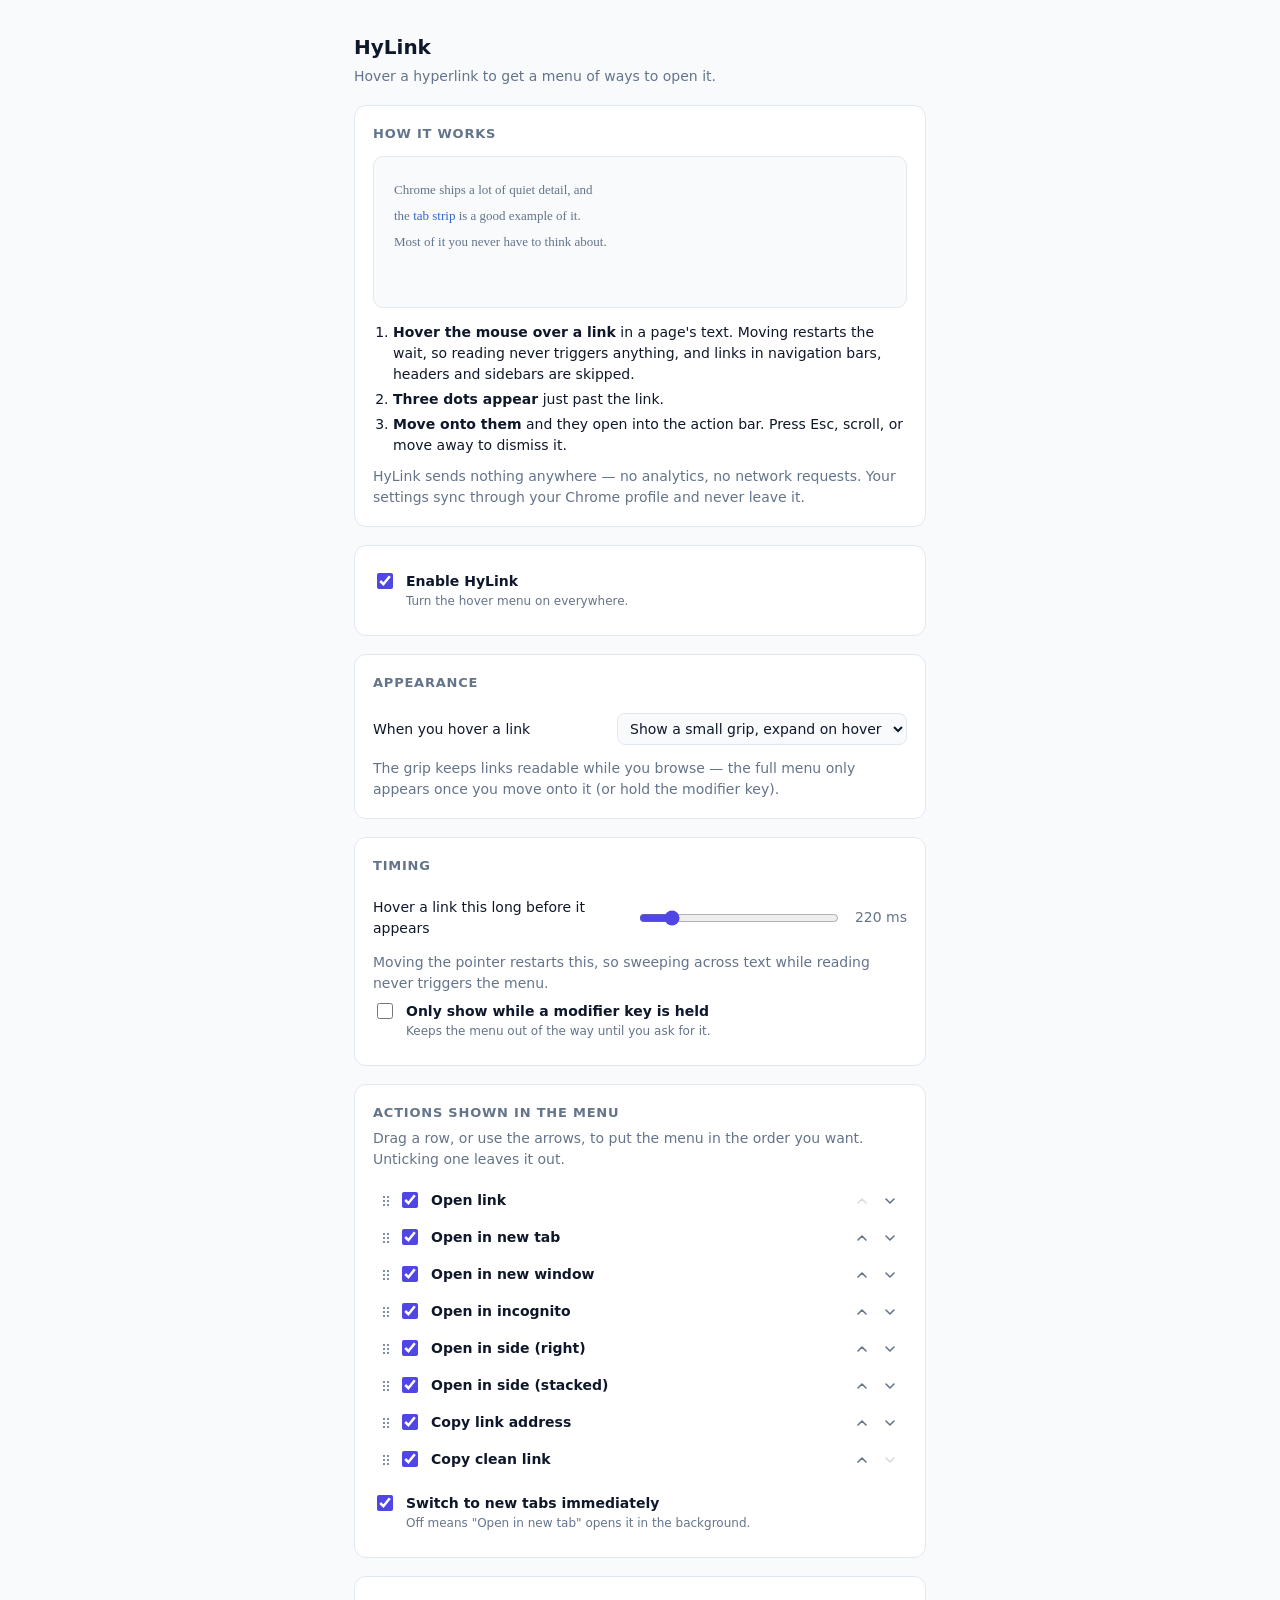
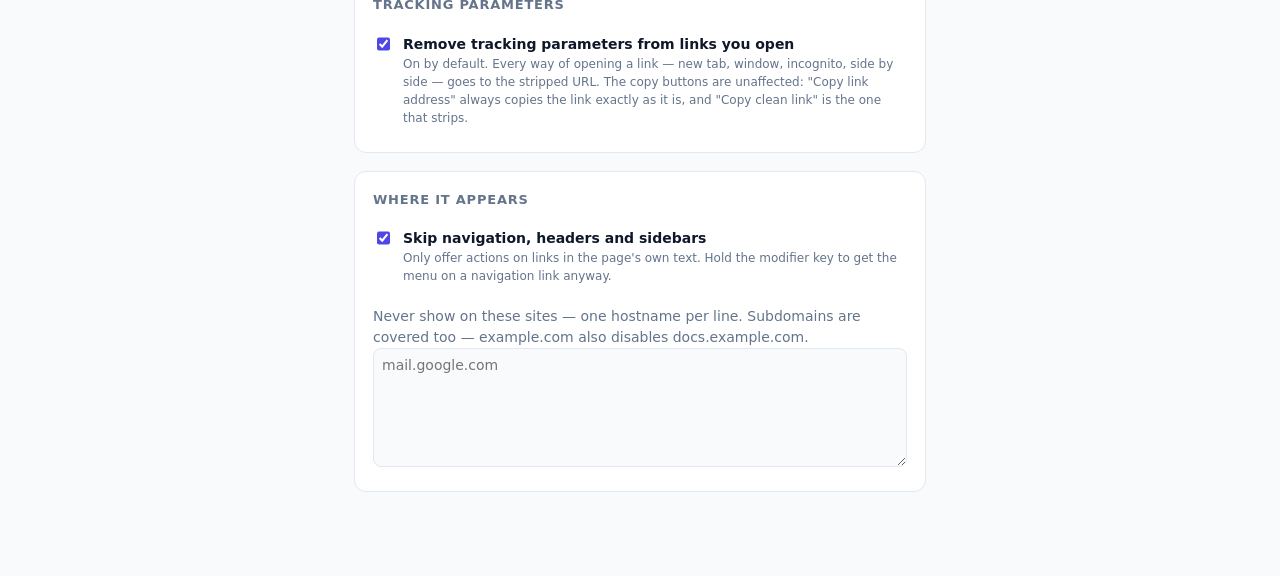
==== commit 83dee8c8: "HyLink 1.10.0 Clean the links you open, by default; leave the ones you copy alone.  1.9.0 made clean" ====
--- a/ui/options.html
+++ b/ui/options.html
@@ -98,11 +98,12 @@
   <section>
     <h2 data-i18n="optCleaning">Tracking parameters</h2>
     <label class="switch">
-      <input type="checkbox" id="cleanBeforeAction">
-      <span><strong data-i18n="optCleanFirst">Remove tracking parameters before every action</strong>
-        <em data-i18n="optCleanFirstHint">Every action opens or copies the cleaned link, not just
-          the copy one. "Copy clean link" then becomes "Copy original link", so the untouched
-          URL is still one click away.</em></span>
+      <input type="checkbox" id="cleanBeforeOpen">
+      <span><strong data-i18n="optCleanFirst">Remove tracking parameters from links you open</strong>
+        <em data-i18n="optCleanFirstHint">On by default. Every way of opening a link — new tab,
+          window, incognito, side by side — goes to the stripped URL. The copy buttons are
+          unaffected: "Copy link address" always copies the link exactly as it is, and "Copy
+          clean link" is the one that strips.</em></span>
     </label>
   </section>
 
